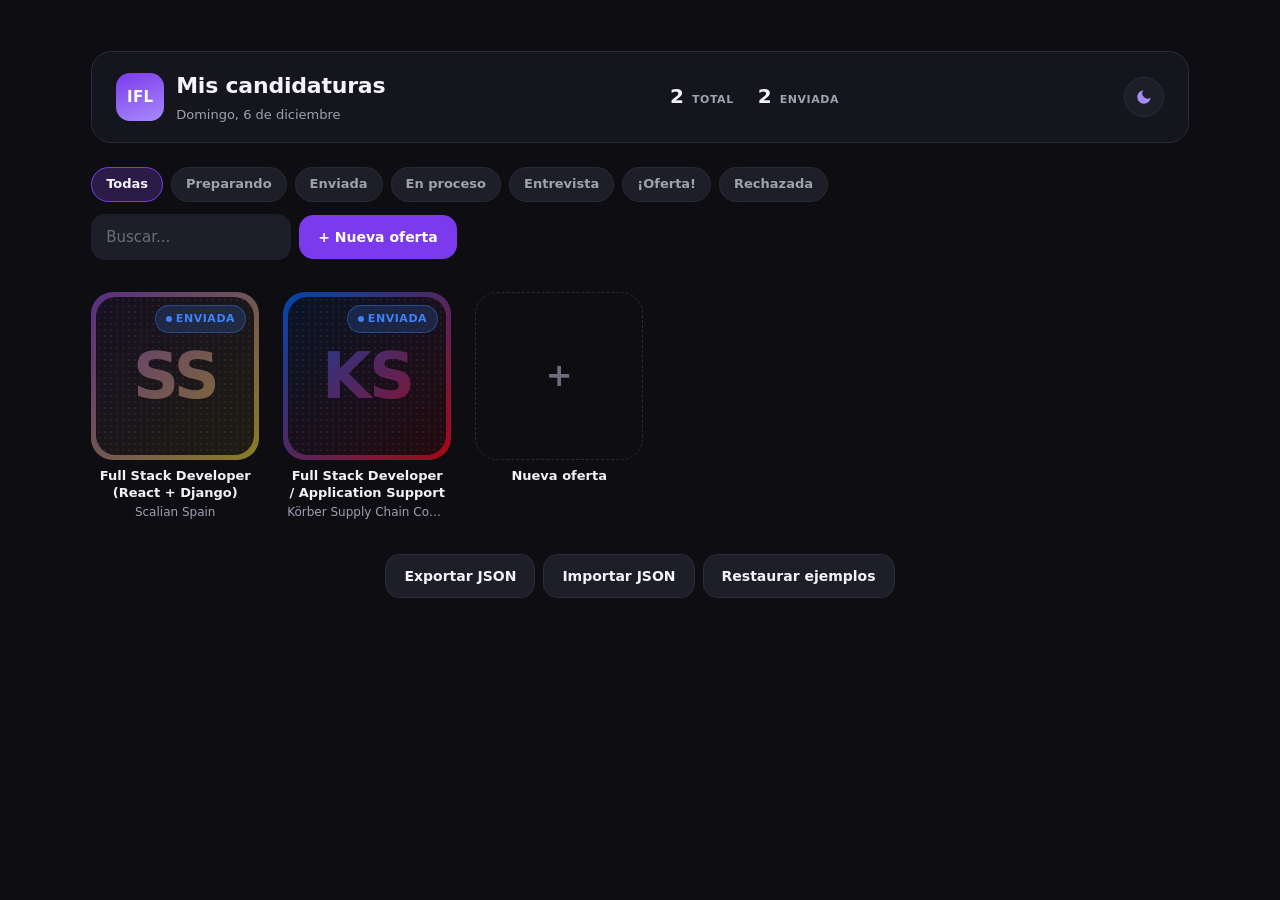
==== app/index.html @ 93174366 "Initial commit: CV tooling + candidaturas app" ====
<!doctype html>
<html lang="es">
<head>
<meta charset="utf-8" />
<meta name="viewport" content="width=device-width, initial-scale=1" />
<title>Ofertas — EmploymentMaxxing</title>
<link rel="stylesheet" href="styles.css" />
</head>
<body>

<div class="app">

  <header class="app-header">
    <div class="brand">
      <span class="brand-logo">IFL</span>
      <div>
        <h1>Mis candidaturas</h1>
        <p id="clock">—</p>
      </div>
    </div>
    <div class="stats" id="stats"></div>
    <button class="btn btn--ghost btn-icon theme-toggle" id="btn-theme" type="button" aria-label="Cambiar tema">
      <svg class="theme-toggle__icon" width="18" height="18" viewBox="0 0 24 24" fill="none" aria-hidden="true">
        <path class="theme-toggle__moon" d="M21 12.79A9 9 0 1 1 11.21 3a7 7 0 0 0 9.79 9.79Z" fill="currentColor" />
        <g class="theme-toggle__sun" stroke="currentColor" stroke-width="1.8" stroke-linecap="round">
          <circle cx="12" cy="12" r="4.2" />
          <line x1="12" y1="1.5" x2="12" y2="3.7" />
          <line x1="12" y1="20.3" x2="12" y2="22.5" />
          <line x1="1.5" y1="12" x2="3.7" y2="12" />
          <line x1="20.3" y1="12" x2="22.5" y2="12" />
          <line x1="4.6" y1="4.6" x2="6.1" y2="6.1" />
          <line x1="17.9" y1="17.9" x2="19.4" y2="19.4" />
          <line x1="4.6" y1="19.4" x2="6.1" y2="17.9" />
          <line x1="17.9" y1="6.1" x2="19.4" y2="4.6" />
        </g>
      </svg>
    </button>
  </header>

  <main class="app-main">

    <section id="view-list" class="view">
      <div class="toolbar">
        <div class="filters" id="filters"></div>
        <div class="toolbar-actions">
          <input id="search" class="input" type="search" placeholder="Buscar..." />
          <button class="btn btn--primary" id="btn-new">+ Nueva oferta</button>
        </div>
      </div>

      <div class="grid" id="grid"></div>
      <p class="empty" id="empty" hidden>No hay ofertas que encajen con el filtro.</p>

      <div class="data-actions">
        <button class="btn btn--ghost" id="btn-export">Exportar JSON</button>
        <button class="btn btn--ghost" id="btn-import">Importar JSON</button>
        <button class="btn btn--ghost" id="btn-reset">Restaurar ejemplos</button>
        <input type="file" id="file-import" accept="application/json" hidden />
      </div>
    </section>

    <section id="view-detail" class="view" hidden></section>

  </main>
</div>

<script src="data.js"></script>
<script src="app.js"></script>
</body>
</html>
---- app/styles.css ----
/* ============================================================
   Panel de Candidaturas — estética iiSU / 3DS (launcher oscuro)
   ============================================================ */

:root {
  /* Superficies */
  --bg:        #0d0d12;
  --surface-1: #15151d;
  --surface-2: #1e1e29;
  --surface-3: #2a2a38;

  /* Texto */
  --text:      #f2f2f7;
  --text-dim:  #a0a0b0;
  --text-mute: #6c6c7d;

  /* Marca */
  --accent:      #7c3aed;
  --accent-soft: #a78bfa;
  --accent-strong: var(--accent-soft);
  --accent-glow: rgba(124, 58, 237, .35);

  /* Degradado de marca POR OFERTA — lo inyecta JS. Siempre dos colores. */
  --b1: #4ade80;
  --b2: #ef4444;

  /* Grosor del borde degradado y trama del tile */
  --tile-border: 5px;
  --dot-size: 6px;
  --dot-color: rgba(255, 255, 255, .055);
  --tile-mix-base: #0a0a0e;

  /* Estados de candidatura */
  --st-draft:    #6c6c7d;
  --st-sent:     #3b82f6;
  --st-progress: #f59e0b;
  --st-offer:    #22c55e;
  --st-rejected: #ef4444;

  /* Radios */
  --r-sm: 8px;
  --r-md: 14px;
  --r-lg: 20px;
  --r-tile: 13%;
  --r-pill: 999px;

  /* Espaciado */
  --s1: 4px; --s2: 8px; --s3: 12px; --s4: 16px;
  --s5: 24px; --s6: 32px; --s7: 48px;

  /* Sombras */
  --sh-1: 0 2px 8px rgba(0, 0, 0, .35);
  --sh-2: 0 8px 24px rgba(0, 0, 0, .45);
  --sh-glow: 0 0 0 2px var(--accent), 0 8px 28px var(--accent-glow);

  /* Movimiento */
  --ease: cubic-bezier(.2, .8, .2, 1);
  --fast: 120ms; --base: 200ms; --slow: 320ms;

  /* Tipografía */
  --font: "Inter", "Segoe UI", system-ui, sans-serif;
  --font-mono: "JetBrains Mono", ui-monospace, monospace;
}

/* Tema claro: mismos tokens de marca/estado, superficies invertidas. */
:root[data-theme='light'] {
  --bg:        #f0f0f4;
  --surface-1: #ffffff;
  --surface-2: #ececf2;
  --surface-3: #dcdce6;

  --text:      #1c1c26;
  --text-dim:  #5c5c6d;
  --text-mute: #8b8b9a;

  --dot-color: rgba(0, 0, 0, .06);
  --tile-mix-base: #f2f2f2;

  --sh-1: 0 2px 8px rgba(30, 30, 45, .10);
  --sh-2: 0 8px 24px rgba(30, 30, 45, .14);

  --accent-strong: #6423c9;
}

*, *::before, *::after { box-sizing: border-box; }

body {
  margin: 0;
  background: var(--bg);
  color: var(--text);
  font-family: var(--font);
  font-size: 15px;
  line-height: 1.6;
  -webkit-font-smoothing: antialiased;
  transition: background var(--base) var(--ease), color var(--base) var(--ease);
}

:focus-visible { outline: 2px solid var(--accent); outline-offset: 2px; }
img { display: block; max-width: 100%; }
button { font: inherit; }

@media (prefers-reduced-motion: reduce) {
  * { animation: none !important; transition-duration: 1ms !important; }
}

/* ================= Layout ================= */

.app {
  max-width: 1200px;
  margin: 0 auto;
  padding: clamp(24px, 4vw, 56px);
  display: flex;
  flex-direction: column;
  gap: var(--s5);
}

/* ================= Cabecera ================= */

.app-header {
  background: var(--surface-1);
  border: 1px solid var(--surface-3);
  border-radius: var(--r-lg);
  padding: var(--s4) var(--s5);
  display: flex;
  flex-wrap: wrap;
  gap: var(--s4);
  justify-content: space-between;
  align-items: center;
}

body.is-detail .app-header { display: none; }

.brand { display: flex; align-items: center; gap: var(--s3); }

.brand-logo {
  width: 48px;
  height: 48px;
  display: grid;
  place-items: center;
  border-radius: var(--r-md);
  background: linear-gradient(160deg, var(--accent), var(--accent-soft));
  color: #fff;
  font-weight: 700;
  letter-spacing: .02em;
}

.brand h1 {
  margin: 0;
  font-size: 22px;
  font-weight: 650;
  letter-spacing: -.01em;
}

.brand p {
  margin: 2px 0 0;
  font-size: 13px;
  font-weight: 500;
  color: var(--text-dim);
}

.stats { display: flex; flex-wrap: wrap; gap: var(--s5); }

.stat { display: flex; align-items: baseline; gap: var(--s2); }

.stat b { font-size: 20px; font-weight: 700; line-height: 1; color: var(--text); }

.stat-label {
  display: inline-flex;
  align-items: center;
  gap: 6px;
  font-size: 11px;
  font-weight: 600;
  text-transform: uppercase;
  letter-spacing: .05em;
  color: var(--text-dim);
}

.stat-dot { width: 7px; height: 7px; border-radius: 50%; }

.btn.btn-icon {
  padding: 0;
  width: 40px;
  height: 40px;
  display: inline-grid;
  place-items: center;
  border-radius: var(--r-pill);
}

.icon-chevron-left {
  display: inline-block;
  width: 8px;
  height: 8px;
  border-style: solid;
  border-color: currentColor;
  border-width: 0 2px 2px 0;
  transform: rotate(135deg);
  margin-left: 2px;
}

.theme-toggle__icon {
  color: var(--accent-soft);
  transition: color var(--base) var(--ease);
}

.theme-toggle__sun { display: none; }

:root[data-theme='light'] .theme-toggle__icon { color: #f5a524; }
:root[data-theme='light'] .theme-toggle__moon { display: none; }
:root[data-theme='light'] .theme-toggle__sun { display: inline; }

/* ================= Contenido ================= */

.app-main { display: flex; flex-direction: column; gap: var(--s5); }

#view-list { display: flex; flex-direction: column; gap: var(--s6); }
#view-list[hidden], #view-detail[hidden] { display: none; }

.toolbar {
  display: flex;
  flex-wrap: wrap;
  gap: var(--s3);
  justify-content: space-between;
  align-items: center;
}

.filters { display: flex; flex-wrap: wrap; gap: var(--s2); }

.filter-chip {
  padding: 6px 14px;
  border-radius: var(--r-pill);
  background: var(--surface-2);
  border: 1px solid var(--surface-3);
  color: var(--text-dim);
  font-size: 13px;
  font-weight: 600;
  cursor: pointer;
  transition: background var(--fast) var(--ease), border-color var(--fast) var(--ease), color var(--fast) var(--ease);
}

.filter-chip:hover { border-color: var(--chip-c, var(--accent)); color: var(--text); }

.filter-chip[aria-pressed='true'] {
  background: color-mix(in srgb, var(--chip-c, var(--accent)) 20%, var(--surface-1));
  border-color: var(--chip-c, var(--accent));
  color: var(--text);
}

.toolbar-actions { display: flex; gap: var(--s2); align-items: center; }
.toolbar-actions .input { width: 200px; }

/* ================= Inputs ================= */

.input, .textarea, .select {
  width: 100%;
  background: var(--surface-2);
  border: 1px solid transparent;
  border-radius: var(--r-md);
  padding: 10px 14px;
  color: var(--text);
  font: inherit;
  transition: border-color var(--fast) var(--ease), box-shadow var(--fast) var(--ease);
}

.input:focus, .textarea:focus, .select:focus {
  outline: none;
  border-color: var(--accent);
  box-shadow: 0 0 0 2px var(--accent-glow);
}

.input::placeholder { color: var(--text-mute); }
.textarea { resize: vertical; min-height: 84px; line-height: 1.6; }

/* ================= Botones ================= */

.btn {
  display: inline-flex;
  align-items: center;
  gap: var(--s2);
  padding: 10px 18px;
  border-radius: var(--r-md);
  font-size: 14px;
  font-weight: 600;
  border: 1px solid transparent;
  cursor: pointer;
  transition: all var(--fast) var(--ease);
  white-space: nowrap;
}

.btn--primary { background: var(--accent); color: #fff; border-color: var(--accent); }
.btn--primary:hover { background: var(--accent-soft); border-color: var(--accent-soft); }

.btn--ghost { background: var(--surface-2); color: var(--text); border-color: var(--surface-3); }
.btn--ghost:hover { background: var(--surface-3); border-color: var(--accent); color: var(--accent-strong); }

.btn.btn-icon:hover {
  background: color-mix(in srgb, var(--accent) 18%, var(--surface-2));
  border-color: color-mix(in srgb, var(--accent) 45%, transparent);
  color: var(--accent-strong);
}

.btn--danger {
  background: color-mix(in srgb, var(--st-rejected) 10%, transparent);
  color: var(--st-rejected);
  border-color: color-mix(in srgb, var(--st-rejected) 28%, transparent);
}
.btn--danger:hover {
  background: color-mix(in srgb, var(--st-rejected) 22%, transparent);
  border-color: var(--st-rejected);
}

/* ================= Rejilla de ofertas (tiles iiSU) ================= */

.grid {
  display: grid;
  grid-template-columns: repeat(auto-fill, minmax(150px, 168px));
  gap: var(--s5);
}

.tile-figure {
  display: flex;
  flex-direction: column;
  gap: var(--s2);
  margin: 0;
}

.tile {
  --grad: linear-gradient(135deg, var(--b1, var(--accent)), var(--b2, var(--accent-soft)));

  position: relative;
  aspect-ratio: 1 / 1;
  border: none;
  border-radius: var(--r-tile);
  padding: var(--tile-border);
  background: var(--grad);
  isolation: isolate;
  overflow: hidden;
  cursor: pointer;
  box-shadow: 0 0 0 0 transparent;
  transition: transform var(--base) var(--ease), box-shadow var(--base) var(--ease);
}

.tile__inner {
  position: absolute;
  inset: var(--tile-border);
  border-radius: calc(var(--r-tile) - .5%);
  background:
    linear-gradient(135deg,
      color-mix(in srgb, var(--b1, var(--accent)) 16%, var(--tile-mix-base)),
      color-mix(in srgb, var(--b2, var(--accent-soft)) 16%, var(--tile-mix-base)));
  overflow: hidden;
}

.tile__inner::after {
  content: '';
  position: absolute;
  inset: 0;
  background-image: radial-gradient(var(--dot-color) 1px, transparent 1px);
  background-size: var(--dot-size) var(--dot-size);
  pointer-events: none;
}

.tile__mark {
  position: absolute;
  inset: 0;
  display: grid;
  place-items: center;
  font-size: 64px;
  font-weight: 800;
  letter-spacing: -.04em;
  background: var(--grad);
  -webkit-background-clip: text;
  background-clip: text;
  color: transparent;
  z-index: 2;
}

.tile .badge {
  position: absolute;
  top: calc(var(--tile-border) + var(--s2));
  right: calc(var(--tile-border) + var(--s2));
  z-index: 3;
}

.tile:hover, .tile:focus-visible {
  transform: translateY(-6px) scale(1.03);
  box-shadow: 0 14px 28px -6px color-mix(in srgb, var(--b2, var(--accent)) 55%, transparent);
  outline: none;
}

.tile:active { transform: translateY(-2px) scale(.99); }

.tile-caption {
  display: flex;
  flex-direction: column;
  gap: 1px;
  text-align: center;
  padding: 0 var(--s1);
}

.tile-caption__title {
  font-size: 13px;
  font-weight: 600;
  color: var(--text);
  line-height: 1.3;
  display: -webkit-box;
  -webkit-line-clamp: 2;
  -webkit-box-orient: vertical;
  overflow: hidden;
}

.tile-caption__meta {
  font-size: 12px;
  font-weight: 500;
  color: var(--text-dim);
  white-space: nowrap;
  overflow: hidden;
  text-overflow: ellipsis;
}

.card-add {
  aspect-ratio: 1 / 1;
  border-radius: var(--r-tile);
  border: 1px dashed var(--surface-3);
  background: transparent;
  color: var(--text-mute);
  font-size: 32px;
  font-weight: 700;
  cursor: pointer;
  display: grid;
  place-items: center;
  transition: all var(--fast) var(--ease);
}

.card-add:hover { border-color: var(--accent); color: var(--accent-strong); background: color-mix(in srgb, var(--accent) 8%, transparent); }

.empty { text-align: center; color: var(--text-dim); padding: var(--s6) 0; }

.data-actions {
  display: flex;
  flex-wrap: wrap;
  gap: var(--s2);
  justify-content: center;
}

/* ================= Badges ================= */

.badge {
  display: inline-flex;
  align-items: center;
  gap: var(--s1);
  padding: 4px 10px;
  border-radius: var(--r-pill);
  font-size: 11px;
  font-weight: 600;
  text-transform: uppercase;
  letter-spacing: .05em;
  color: var(--c);
  background: color-mix(in srgb, var(--c) 18%, transparent);
  border: 1px solid color-mix(in srgb, var(--c) 40%, transparent);
  backdrop-filter: blur(8px);
}

.badge::before { content: ''; width: 6px; height: 6px; border-radius: 50%; background: var(--c); }

.badge--draft    { --c: var(--st-draft); }
.badge--sent     { --c: var(--st-sent); }
.badge--progress { --c: var(--st-progress); }
.badge--offer    { --c: var(--st-offer); }
.badge--rejected { --c: var(--st-rejected); }

/* ================= Ficha de oferta ================= */

.hero {
  position: relative;
  aspect-ratio: 16 / 4;
  border-radius: var(--r-lg);
  overflow: hidden;
  display: grid;
  place-items: center;
  background:
    radial-gradient(60% 80% at 20% 30%, var(--b1, var(--accent)) 0%, transparent 60%),
    radial-gradient(60% 80% at 80% 75%, var(--b2, var(--accent-soft)) 0%, transparent 60%),
    var(--surface-1);
  margin-bottom: var(--s5);
}

.hero::before {
  content: '';
  position: absolute;
  inset: -10%;
  backdrop-filter: blur(32px);
}

.hero::after {
  content: '';
  position: absolute;
  inset: 0;
  background: repeating-linear-gradient(0deg, rgba(255, 255, 255, .05) 0 1px, transparent 1px 3px);
  pointer-events: none;
}

.hero__title {
  position: relative;
  z-index: 2;
  font-size: clamp(18px, 2.4vw, 26px);
  font-weight: 700;
  letter-spacing: -.02em;
  text-align: center;
  padding: 0 var(--s5);
  color: #fff;
  -webkit-text-stroke: .5px var(--b1, var(--accent));
  text-shadow:
    -.5px -.5px 0 var(--b2, var(--accent-soft)),
    .5px -.5px 0 var(--b2, var(--accent-soft)),
    -.5px .5px 0 var(--b2, var(--accent-soft)),
    .5px .5px 0 var(--b2, var(--accent-soft)),
    0 2px 10px rgba(0, 0, 0, .25);
}

.detail-top {
  display: flex;
  flex-wrap: wrap;
  gap: var(--s3);
  justify-content: space-between;
  align-items: center;
  margin-bottom: var(--s5);
}

.detail-top h2 { margin: 0; font-size: 22px; font-weight: 650; }

.detail-top .sub {
  margin-top: var(--s1);
  font-size: 13px;
  font-weight: 500;
  color: var(--text-dim);
  display: flex;
  align-items: center;
  gap: var(--s2);
}

.detail-actions { display: flex; gap: var(--s2); flex-wrap: wrap; }

.detail {
  display: grid;
  grid-template-columns: 1fr 320px;
  gap: var(--s5);
  align-items: start;
}

@media (max-width: 900px) {
  .detail { grid-template-columns: 1fr; }
}

.detail-main, .detail-side { display: flex; flex-direction: column; gap: var(--s4); }

#detail-form { display: flex; flex-direction: column; gap: var(--s4); }

.panel {
  background: var(--surface-1);
  border: 1px solid var(--surface-3);
  border-radius: var(--r-lg);
  overflow: hidden;
}

.panel-title {
  margin: 0;
  padding: var(--s4);
  font-size: 13px;
  font-weight: 600;
  text-transform: uppercase;
  letter-spacing: .08em;
  color: var(--text-dim);
  cursor: pointer;
  list-style: none;
  display: flex;
  align-items: center;
  justify-content: space-between;
  gap: var(--s2);
  border-radius: calc(var(--r-lg) - 1px) calc(var(--r-lg) - 1px) 0 0;
  border-bottom: 1px solid transparent;
  transition: color var(--fast) var(--ease), background var(--fast) var(--ease), border-color var(--fast) var(--ease);
}

.panel-title::-webkit-details-marker { display: none; }

.panel-title::after {
  content: '';
  width: 7px;
  height: 7px;
  flex-shrink: 0;
  border-style: solid;
  border-color: currentColor;
  border-width: 0 2px 2px 0;
  transform: rotate(-45deg);
  transition: transform var(--fast) var(--ease);
}

.panel[open] > .panel-title::after { transform: rotate(45deg); }

.panel-title:hover {
  color: var(--accent-strong);
  background: var(--surface-2);
  border-bottom-color: var(--surface-3);
}

.panel-title--static {
  cursor: default;
  pointer-events: none;
  border-bottom-color: transparent !important;
}

.panel-title--static::after { display: none; }

.panel-title--static:hover { color: var(--text-dim); background: transparent; }

.panel-body { padding: var(--s3) var(--s4) var(--s4); }

.field { margin-bottom: var(--s3); }
.field:last-child { margin-bottom: 0; }

.field > label {
  display: block;
  font-size: 13px;
  font-weight: 500;
  color: var(--text-dim);
  margin-bottom: var(--s1);
}

.field .hint { font-size: 13px; color: var(--text-mute); margin: var(--s1) 0 0; }

.checkbox-field {
  display: inline-flex;
  align-items: center;
  gap: var(--s2);
  font-size: 14px;
  font-weight: 600;
  color: var(--text);
  cursor: pointer;
}

.checkbox-field input[type='checkbox'] {
  appearance: none;
  -webkit-appearance: none;
  position: relative;
  width: 19px;
  height: 19px;
  flex-shrink: 0;
  margin: 0;
  border-radius: var(--r-sm);
  border: 1px solid var(--surface-3);
  background: var(--surface-2);
  cursor: pointer;
  transition: background var(--fast) var(--ease), border-color var(--fast) var(--ease);
}

.checkbox-field input[type='checkbox']::after {
  content: '';
  position: absolute;
  left: 6px;
  top: 2px;
  width: 5px;
  height: 9px;
  border: solid #fff;
  border-width: 0 2px 2px 0;
  transform: rotate(45deg);
  opacity: 0;
  transition: opacity var(--fast) var(--ease);
}

.checkbox-field input[type='checkbox']:checked {
  background: var(--accent);
  border-color: var(--accent);
}

.checkbox-field input[type='checkbox']:checked::after { opacity: 1; }

.checkbox-field input[type='checkbox']:focus-visible {
  outline: 2px solid var(--accent);
  outline-offset: 2px;
}

.row { display: grid; grid-template-columns: repeat(auto-fit, minmax(190px, 1fr)); gap: var(--s3); }

.kv { display: flex; flex-direction: column; gap: var(--s1); }
.kv + .kv { margin-top: var(--s3); }
.kv .k { font-size: 13px; font-weight: 500; color: var(--text-dim); }
.kv .v { font-size: 15px; font-weight: 500; }

.cv-link {
  display: inline-flex;
  align-items: center;
  gap: var(--s2);
  background: var(--surface-2);
  border: 1px solid var(--surface-3);
  border-radius: var(--r-md);
  padding: 9px 14px;
  font-weight: 600;
  font-size: 14px;
  color: var(--accent-strong);
  text-decoration: none;
  transition: all var(--fast) var(--ease);
}

.cv-link:hover { border-color: var(--accent); background: color-mix(in srgb, var(--accent) 10%, var(--surface-2)); }

.taglist { display: flex; flex-wrap: wrap; gap: var(--s2); }

.tag {
  color: var(--accent-strong);
  background: color-mix(in srgb, var(--accent) 18%, transparent);
  border: 1px solid color-mix(in srgb, var(--accent) 40%, transparent);
  border-radius: var(--r-pill);
  padding: 3px 10px;
  font-size: 13px;
  font-weight: 600;
}

.bullets { margin: 0; padding-left: 18px; }
.bullets li { margin-bottom: var(--s2); line-height: 1.6; }
.bullets li:last-child { margin-bottom: 0; }

/* Bloque crítico: qué he afirmado / dónde flojeo */

.note {
  border-left: 3px solid var(--c, var(--accent));
  background: color-mix(in srgb, var(--c, var(--accent)) 8%, var(--surface-1));
  border-radius: 0 var(--r-md) var(--r-md) 0;
  padding: var(--s3) var(--s4);
}

.note + .note { margin-top: var(--s3); }

.note--claim { --c: var(--st-sent); }
.note--weak  { --c: var(--st-progress); }
.note--lie   { --c: var(--st-rejected); }

.save-bar {
  position: sticky;
  bottom: var(--s3);
  display: flex;
  gap: var(--s2);
  justify-content: flex-end;
  padding: var(--s3);
  background: color-mix(in srgb, var(--bg) 88%, transparent);
  backdrop-filter: blur(8px);
  border-radius: var(--r-lg);
}

/* ================= Toast ================= */

.toast {
  position: fixed;
  left: 50%;
  bottom: var(--s5);
  transform: translateX(-50%) translateY(20px);
  background: var(--surface-2);
  border: 1px solid var(--surface-3);
  color: var(--text);
  padding: 10px 20px;
  border-radius: var(--r-pill);
  font-weight: 600;
  font-size: 14px;
  box-shadow: var(--sh-2);
  opacity: 0;
  pointer-events: none;
  transition: opacity var(--base) var(--ease), transform var(--base) var(--ease);
  z-index: 50;
}

.toast.show { opacity: 1; transform: translateX(-50%) translateY(0); }

@media (max-width: 560px) {
  .grid { grid-template-columns: repeat(auto-fill, minmax(130px, 1fr)); }
  .toolbar-actions { width: 100%; }
  .toolbar-actions .input { width: 100%; }
}
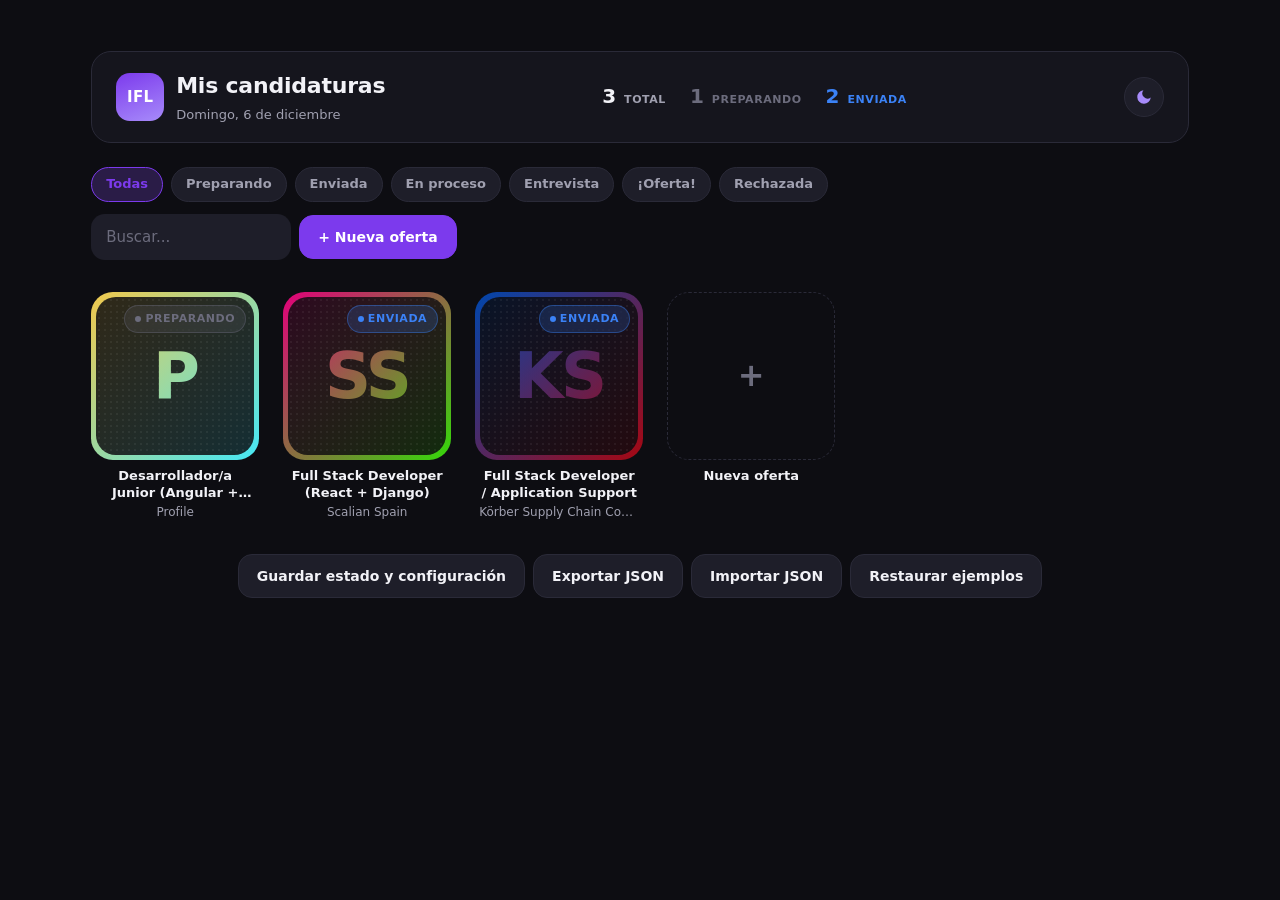
==== commit 27233a0f: "feat: enhance color selection and saving functionality - Updated color selection in the offer detail" ====
--- a/app/index.html
+++ b/app/index.html
@@ -52,6 +52,7 @@
       <p class="empty" id="empty" hidden>No hay ofertas que encajen con el filtro.</p>
 
       <div class="data-actions">
+        <button class="btn btn--ghost" id="btn-save-all">Guardar estado y configuración</button>
         <button class="btn btn--ghost" id="btn-export">Exportar JSON</button>
         <button class="btn btn--ghost" id="btn-import">Importar JSON</button>
         <button class="btn btn--ghost" id="btn-reset">Restaurar ejemplos</button>
--- a/app/styles.css
+++ b/app/styles.css
@@ -162,7 +162,7 @@
 
 .stat { display: flex; align-items: baseline; gap: var(--s2); }
 
-.stat b { font-size: 20px; font-weight: 700; line-height: 1; color: var(--text); }
+.stat b { font-size: 20px; font-weight: 700; line-height: 1; color: var(--stat-c, var(--text)); }
 
 .stat-label {
   display: inline-flex;
@@ -172,7 +172,7 @@
   font-weight: 600;
   text-transform: uppercase;
   letter-spacing: .05em;
-  color: var(--text-dim);
+  color: var(--stat-c, var(--text-dim));
 }
 
 .stat-dot { width: 7px; height: 7px; border-radius: 50%; }
@@ -237,12 +237,12 @@
   transition: background var(--fast) var(--ease), border-color var(--fast) var(--ease), color var(--fast) var(--ease);
 }
 
-.filter-chip:hover { border-color: var(--chip-c, var(--accent)); color: var(--text); }
+.filter-chip:hover { border-color: var(--chip-c, var(--accent)); color: var(--chip-c, var(--text)); }
 
 .filter-chip[aria-pressed='true'] {
   background: color-mix(in srgb, var(--chip-c, var(--accent)) 20%, var(--surface-1));
   border-color: var(--chip-c, var(--accent));
-  color: var(--text);
+  color: var(--chip-c, var(--text));
 }
 
 .toolbar-actions { display: flex; gap: var(--s2); align-items: center; }
@@ -269,6 +269,27 @@
 
 .input::placeholder { color: var(--text-mute); }
 .textarea { resize: vertical; min-height: 84px; line-height: 1.6; }
+
+.color-swatch {
+  width: 100%;
+  height: 42px;
+  padding: 4px;
+  background: var(--surface-2);
+  border: 1px solid transparent;
+  border-radius: var(--r-md);
+  cursor: pointer;
+  transition: border-color var(--fast) var(--ease), box-shadow var(--fast) var(--ease);
+}
+
+.color-swatch::-webkit-color-swatch-wrapper { padding: 0; }
+.color-swatch::-webkit-color-swatch { border: none; border-radius: var(--r-sm); }
+.color-swatch::-moz-color-swatch { border: none; border-radius: var(--r-sm); }
+
+.color-swatch:focus-visible {
+  outline: none;
+  border-color: var(--accent);
+  box-shadow: 0 0 0 2px var(--accent-glow);
+}
 
 /* ================= Botones ================= */
 
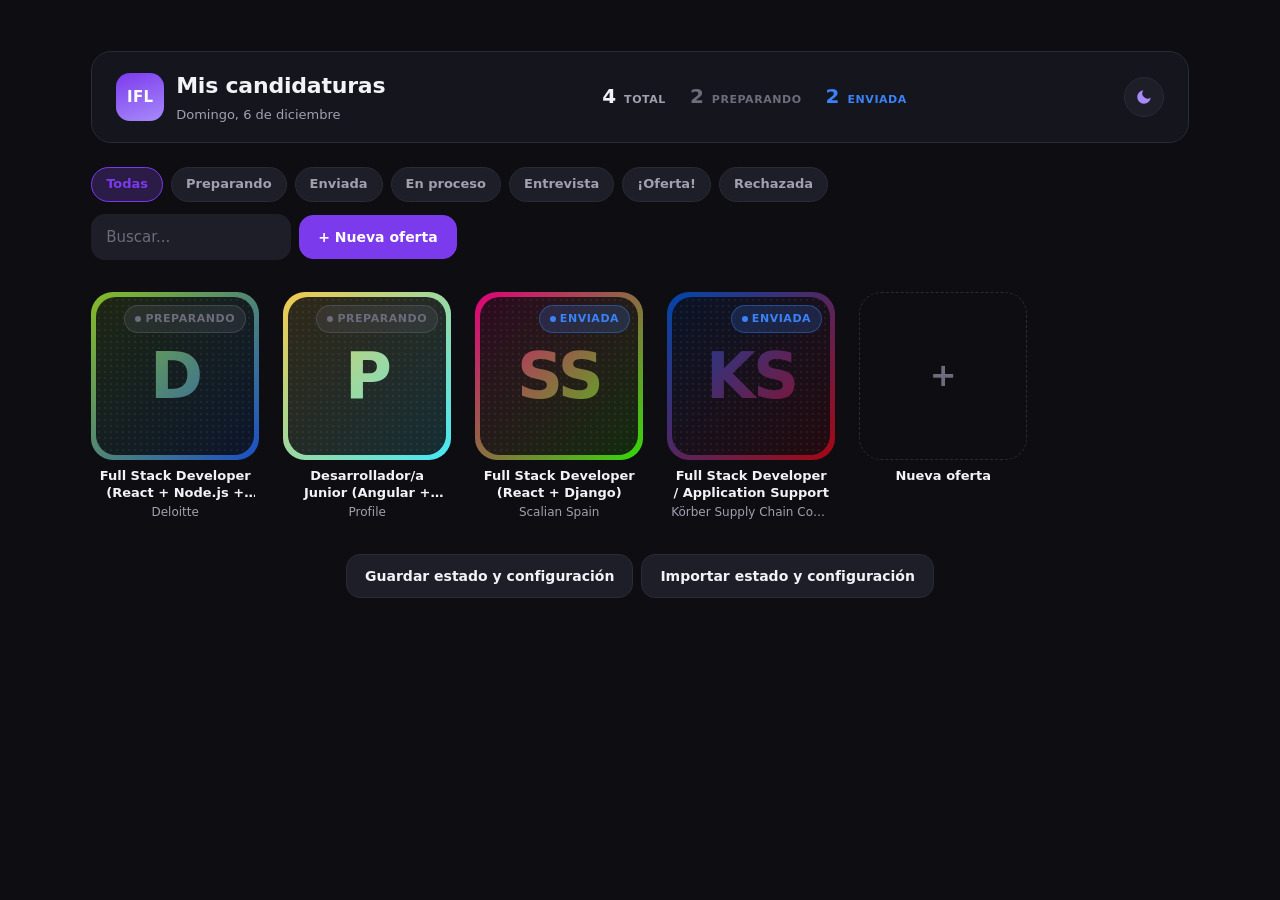
==== commit 8160edf1: "deloitte" ====
--- a/app/index.html
+++ b/app/index.html
@@ -53,9 +53,7 @@
 
       <div class="data-actions">
         <button class="btn btn--ghost" id="btn-save-all">Guardar estado y configuración</button>
-        <button class="btn btn--ghost" id="btn-export">Exportar JSON</button>
-        <button class="btn btn--ghost" id="btn-import">Importar JSON</button>
-        <button class="btn btn--ghost" id="btn-reset">Restaurar ejemplos</button>
+        <button class="btn btn--ghost" id="btn-import">Importar estado y configuración</button>
         <input type="file" id="file-import" accept="application/json" hidden />
       </div>
     </section>
